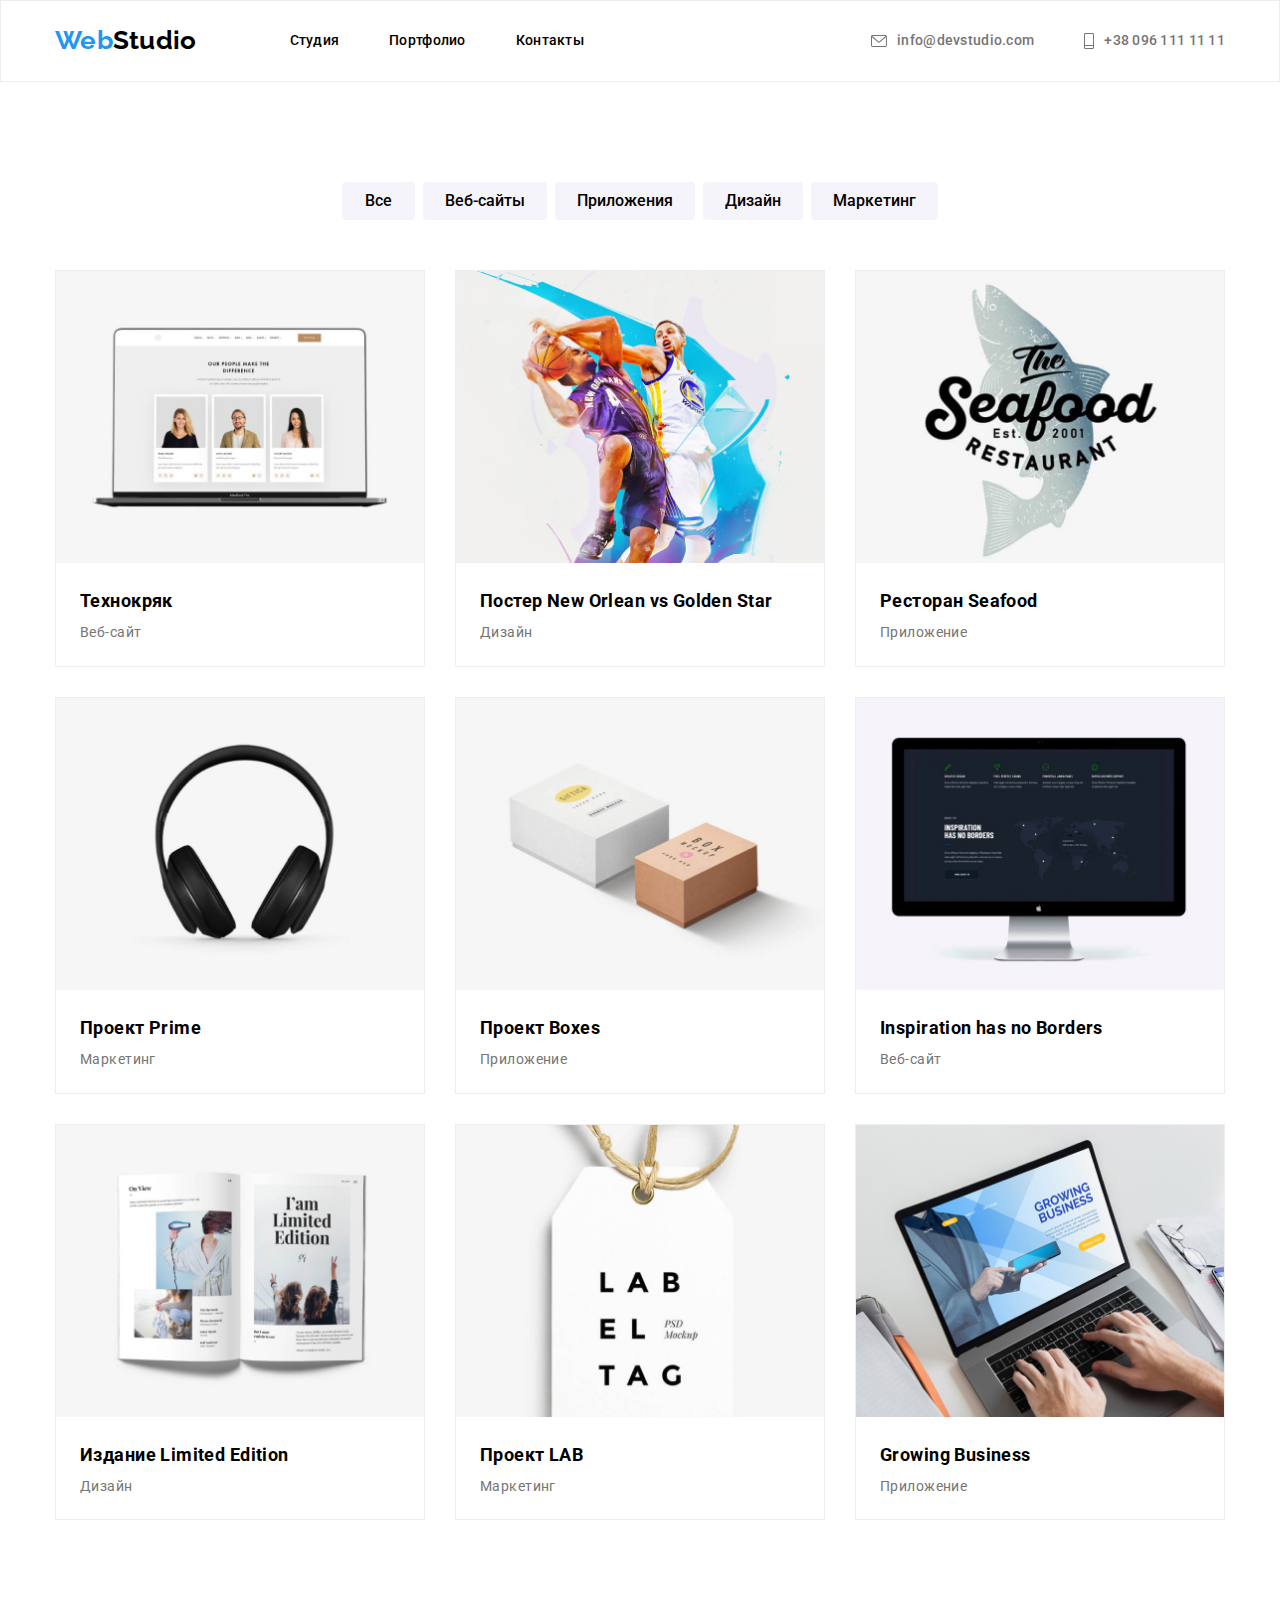
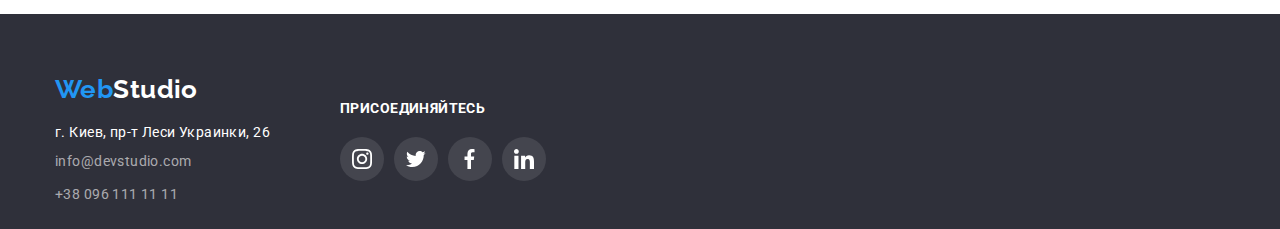
==== portfolio.html @ ff397c79 "перенос 4 домашки" ====
<!DOCTYPE html>
<html lang="en">
<head>
    <meta charset="UTF-8">
    <meta name="viewport" content="width=device-width, initial-scale=1.0">
    <title>Portfolio</title>
    <link rel="stylesheet" href="https://cdnjs.cloudflare.com/ajax/libs/modern-normalize/1.0.0/modern-normalize.min.css">
    <link rel="stylesheet" href="css/style.css">
    <link rel="stylesheet" href="css/portfolio_style.css">
    <link rel="preconnect" href="https://fonts.gstatic.com">
    <link
        href="https://fonts.googleapis.com/css2?family=Raleway:wght@400;500;700;900&family=Roboto:wght@400;500;700;900&display=swap"
        rel="stylesheet">
</head>
<body>
    <header class="navigation">
<div class="container">
    <!-- Верхнее меню -->

    <!-- лого -->
    <a class="logo link" href="./index.html"><span class="web">Web</span>Studio </a>
<nav>
    <ul class=" manu-container list">
        <li class="menu-item"><a class="menu link" href="./portfolio.html">Студия</a></li>
        <li class="menu-item"><a class="menu link" href="./portfolio.html">Портфолио</a></li>
        <li class="menu-item"><a class="menu link" href="">Контакты</a></li>
    </ul>
</nav>

    <!-- Contacts -->
    <ul class=" tel-container list">
        <li class="menu-item"><a class="tel link" href="mailto:info@devstudio.com">
                <svg class="contact-icon">
                    <use href="./images/symbol-defs.svg#icon-mail"></use>
                </svg> info@devstudio.com</a></li>
        <li class="menu-item"><a class="tel link" href="tel:+380961111111">
                <svg class="tel-icon">
                    <use href="./images/symbol-defs.svg#icon-tel"></use>
                </svg>
                <span>+38 096 111 11 11</span> </a></li>
    </ul>
</div>
    </header>

<main>
        <section class="example-list-space" >
            <div class="container">
    <ul class="filter list">
        <li> <button class="modal-btn" type="button"> Все </button> </li>
        <li> <button class="modal-btn" type="button"> Веб-сайты </button> </li>
        <li> <button class="modal-btn" type="button"> Приложения </button> </li>
        <li> <button class="modal-btn" type="button"> Дизайн </button> </li>
        <li> <button class="modal-btn" type="button"> Маркетинг </button> </li>
    </ul>

<ul class="list example-list" >
    <li class="example">
     <a class="link shadow-link" href="#">
          <article class="card">
            <div class="card-thumb">
        <img src="portfolio_images/tehnokryak.jpg" alt="пример веб сайта" >
       </div>

        <div class="example-info">
        <h3 class ="example-title"> Технокряк </h3> 
        <p> Веб-сайт </p> 
    </div>   
</article>
</a>
    </li>

    <li class="example">
      <a class="link shadow-link" href="#">  
          <article class="card">
            <div class="card-thumb">
        
        <img src="portfolio_images/poster_golden_star.jpg" alt="пример постера о баскетболе" >  
       </div>  
        <div class="example-info">
        <h3 class ="example-title"> Постер New Orlean vs Golden Star </h3> 
        <p> Дизайн </p>
     </div> 
        </article>
     </a>
    </li>

    <li class="example">
      <a class="link shadow-link" href="#"> <article class="card">
            <div class="card-thumb">
        
            <img src="portfolio_images/seafood.jpg" alt="пример приложения для ресторана" >  
         </div>   
            <div class="example-info">
        <h3 class ="example-title"> Ресторан Seafood </h3> 
            <p> Приложение </p>
            </div>    
        </article>
    </a>
    </li>

    <li class="example">
         <a class="link shadow-link" href="#">    
             <article class="card">
                <div class="card-thumb">
      
            <img src="portfolio_images/prime.jpg" alt="наушники" >
           </div>
            <div class="example-info">
            <h3 class ="example-title"> Проект Prime </h3> 
            <p> Маркетинг </p> 
         </div>    
            </article>
        </a>
    </li>

    <li class="example">
          <a class="link shadow-link" href="#">
                <article class="card">
                <div class="card-thumb">
       
            <img src="portfolio_images/boxes.jpg" alt="белая и рыжая коробки" >
           </div> 
            <div class="example-info">
            <h3 class ="example-title"> Проект Boxes </h3> 
            <p> Приложение </p> 
         </div>
                
            </article>
         </a>
    </li>

    <li class="example">
        <a class="link shadow-link" href="#">
             <article class="card">
                <div class="card-thumb">
        
            <img src="portfolio_images/inspiration.jpg" alt="монитор компьютера" >
         </div>   
            <div class="example-info">
            <h3 class ="example-title"> Inspiration has no Borders </h3>
            <p> Веб-сайт </p> 
        </div>
               
            </article>
        </a>
    </li>

    <li class="example">
        <a class="link shadow-link" href="#">
                <article class="card">
                <div class="card-thumb">
       
            <img src="portfolio_images/limited_edition.jpg" alt="развернутый журнал" >
          </div>  
            <div class="example-info">
            <h3 class ="example-title"> Издание Limited Edition </h3> 
            <p> Дизайн </p>
        </div>
               
            </article>
        </a>
    </li>
    <li class="example">
        <a class="link shadow-link" href="#">
              <article class="card">
                <div class="card-thumb">
        
            <img src="portfolio_images/lab.jpg" alt="ярлык" >
        </div>  
            <div class="example-info">
            <h3 class="example-title"> Проект LAB </h3>
            <p> Маркетинг </p>
        </div>
                
            </article>
        </a>
    </li>

    <li class="example">
      <a class="link shadow-link" href="#">     
          <article class="card">
                <div class="card-thumb">
        
            <img src="portfolio_images/grow_business.jpg" alt="пример приложения для развития бизнеса" >
        </div>   
            <div class="example-info">
            <h3 class ="example-title"> Growing Business </h3> 
            <p> Приложение </p>
        </div>
                
            </article> 
        </a>
    </li>
</ul> 
</div>
</section>
</main>

    <footer class="footer">
        <section class="footer-block">
            <div class="container">
                <div class="address-block">
                    <a class="logo link" href="./index.html"><span class="web">Web</span>Studio</a>
                    <address>
                        <ul class="list ">
                            <li class="list-address"><a class="address link" href="https://goo.gl/maps/1f1QQt4f7jHyv9yu5"
                                    target="_blank">г. Киев, пр-т Леси Украинки, 26</a></li>
                            <li class="list-address"><a class="contacts link"
                                    href="mailto:info@devstudio.com">info@devstudio.com</a></li>
                            <li class="list-address"><a class="contacts link" href="tel:+380961111111">+38 096 111 11 11</a>
                            </li>
                        </ul>
                    </address>
                </div>
                <div class="soc-contact">
                    <p>ПРИСОЕДИНЯЙТЕСЬ</p>
                    <ul class="list social-contacts-list">
                        <li class="social-contacts-item">
                            <a href="#" class="social-cont-link">
                                <svg class="social-contacts-icon">
                                    <use href="./images/symbol-defs.svg#icon-instagram" width='20' height='20'></use>
                                </svg>
                            </a>
                        </li>
                        <li class="social-contacts-item">
                            <a href="#" class="social-cont-link">
                                <svg class="social-contacts-icon">
                                    <use href="./images/symbol-defs.svg#icon-twitter" width='20' height='20'></use>
                                </svg>
                            </a>
                        </li>
                        <li class="social-contacts-item">
                            <a href="#" class="social-cont-link">
                                <svg class="social-contacts-icon">
                                    <use href="./images/symbol-defs.svg#icon-facebook" width='20' height='20'></use>
                                </svg>
                            </a>
                        </li>
                        <li class="social-contacts-item">
                            <a href="#" class="social-cont-link">
                                <svg class="social-contacts-icon">
                                    <use href="./images/symbol-defs.svg#icon-linkedin" width='20' height='20'></use>
                                </svg>
                            </a>
                        </li>
                    </ul>
                </div>
            </div>
        </section>
    </footer>
   
</body>
</html>
---- css/style.css ----
:root {
  --primary-text-color: #757575;
  --title-text-color: #000000;
  --hover-text-color: #2196f3;
  --accent-text-color: #ffffff;
  --bgc-icon: #f5f4fa;
  --fill-icon: #afb1b8;
  --big-space: 94px;
  --betw-space: 30px;
  --menu-space: 32px;
}

h1,
h2,
h3,
p {
  margin: 0;
}

ul {
  padding: 0;
  margin: 0;
}

.list {
  list-style: none;
}
.link {
  text-decoration: none;
  font-style: normal;
}
img {
  display: block;
  max-width: 100%;
}

.visually-hidden {
  position: absolute;
  clip: rect(0 0 0 0);
  width: 1px;
  height: 1px;
  margin: -1px;
}

body {
  font-family: "Roboto", sans-serif;
  font-weight: 400;
  font-size: 14px;
  line-height: 1.14;
  letter-spacing: 0.03em;
}
.container {
  width: 1200px;
  margin: 0px auto;
  padding-left: 15px;
  padding-right: 15px;
}

.navigation .container {
  display: flex;
  align-items: center;
}

/* Navigation */

.navigation {
  text-align: center;
  font-weight: 500;
  letter-spacing: 0.02em;
  border: 1px solid #ececec;
}

.manu-container {
  display: flex;
}

.menu {
  display: block;
  padding-top: var(--menu-space);
  padding-bottom: var(--menu-space);
}

.menu-item:not(:last-child) {
  margin-right: 50px;
}

.menu,
.menu:visited {
  color: var(--title-text-color);
  text-decoration: none;
}
.tel-container {
  display: flex;
  margin-left: auto;
}
/* contacts */

.tel,
.tel:visited {
  color: var(--primary-text-color);
}
.tel {
  display: flex;
  align-items: center;
  padding-top: var(--menu-space);
  padding-bottom: var(--menu-space);
}

.menu:hover,
.menu:focus,
.tel:hover,
.tel:focus,
.tel:hover > svg,
.tel:focus > svg {
  fill: var(--hover-text-color);
  color: var(--hover-text-color);
  outline: none;
}
.contact-icon {
  width: 16px;
  height: 12px;
  margin-right: 10px;
  fill: var(--primary-text-color);
}
.tel-icon {
  margin: 0;
  width: 10px;
  height: 16px;
  margin-right: 10px;
  fill: var(--primary-text-color);
}

/* LOGO */
.web {
  color: var(--hover-text-color);
}
.logo,
.logo:visited {
  font-family: "Raleway", sans-serif;
  font-style: normal;
  font-weight: 700;
  color: var(--title-text-color);
  font-size: 26px;
  line-height: 1.19;

  padding-top: 24px;
  padding-bottom: 25px;
  margin-right: 93px;
}

/* HERO */
.banner {
  max-width: 1600px;
  height: 600px;
  padding: 200px 0px 280px 0px;
  background: #2f303a;
  background-image: linear-gradient(
      rgba(47, 48, 58, 0.4),
      rgba(47, 48, 58, 0.4)
    ),
    url("../images/hero.jpg");
  background-repeat: no-repeat;
  background-size: cover;
  background-position: center;
}

.overlay {
  display: flex;
  flex-direction: column;
  align-items: center;
}
.main-button {
  background-color: var(--hover-text-color);
  color: var(--accent-text-color);
  font-size: 16px;
  line-height: 1.88;
  font-weight: 500;
  letter-spacing: 0.06em;
  cursor: pointer;

  border-radius: 4px;
  border: none;
  margin-top: 40px;
  padding-top: 10px;
  padding-bottom: 10px;
  padding-left: var(--menu-space);
  padding-right: var(--menu-space);
}

.space-sections {
  padding-top: var(--big-space);
  padding-bottom: var(--big-space);
}

h1 {
  color: var(--accent-text-color);
  font-weight: 900;
  font-size: 44px;
  line-height: 1.36;
  letter-spacing: 0.06em;
}
/* первый блок */

.advantages-list {
  display: flex;
}

.list-item {
  display: flex;
  flex-direction: column;
  max-width: 270px;
}
.icon-thumb {
  display: flex;
  align-items: center;
  justify-content: center;
  width: 100%;
  height: 120px;
  background-color: var(--bgc-icon);

  border-radius: 4px;
}
.description {
  padding-top: var(--betw-space);
}

.advantages p {
  color: var(--primary-text-color);
  line-height: 1.7;
}

.advantages h3 {
  padding-bottom: 10px;
}

.list-item:not(:last-child) {
  margin-right: var(--betw-space);
}

/* второй блок */

h2 {
  font-size: 36px;
  line-height: 1.17;
  font-weight: 700;
  color: var(--title-text-color);
  text-align: center;

  padding-bottom: 50px;
}

.what-we-do {
  padding-bottom: var(--big-space);
}

.img-examples {
  display: flex;
  align-items: center;
}

.img-examples-item:not(:last-child) {
  margin-right: var(--betw-space);
}

/* 3 blok */
.team {
  background-color: #f5f4fa;
  color: var(--primary-text-color);
  font-size: 16px;
  line-height: 1.19;
}

.team h3 {
  color: var(--title-text-color);
  font-weight: 500;
  padding-bottom: 10px;
}

.team-list {
  display: flex;
  height: 428px;
}

.team-person {
  padding-bottom: var(--betw-space);
  background-color: var(--accent-text-color);
  border-radius: 0px 0px 4px 4px;
  box-shadow: 0px 1px 3px rgba(0, 0, 0, 0.12), 0px 1px 1px rgba(0, 0, 0, 0.14),
    0px 2px 1px rgba(0, 0, 0, 0.2);
}

.team-person:not(:last-child) {
  margin-right: var(--betw-space);
}
.about-person {
  display: flex;
  flex-direction: column;
  align-items: center;
  padding-top: var(--betw-space);
}
.social-list {
  display: flex;
  justify-content: center;
  padding-top: 16px;
}
.social-list-item {
  display: flex;
  align-items: center;
  justify-content: center;
  /* height: 44px;
  width: 44px; */
  border-radius: 50%;
}
.social-list-item:not(:last-child) {
  margin-right: 10px;
}

.social-active-link {
  display: flex;
  align-items: center;
  justify-content: center;
  height: 44px;
  width: 44px;
  border-radius: 50%;
}

.social-list-icon {
  width: 20px;
  height: 20px;

  fill: var(--fill-icon);
}

.social-active-link:hover,
.social-active-link:focus,
.social-active-link:hover > svg,
.social-active-link:focus > svg {
  fill: var(--accent-text-color);
  background-color: var(--hover-text-color);
}

/* Regular customers */

.regular-customer-list {
  display: flex;
}

.regular-customer-item {
  display: flex;
  width: 170px;

  border: 1px solid var(--fill-icon);
  border-radius: 4px;
}
.regular-customer-item:not(:last-child) {
  margin-right: var(--betw-space);
}
.customer-icon-thumb {
  display: flex;
  align-items: center;
  justify-content: center;
  width: 100%;
  height: 90px;
}
.regular-customer-icon {
  fill: var(--fill-icon);
}

.customer-icon-thumb:hover > svg,
.customer-icon-thumb:focus > svg {
  fill: var(--hover-text-color);
}
.regular-customer-item:hover,
.customer-icon-thumb:focus {
  border: 1px solid var(--hover-text-color);
  outline: none;
}
/* Footer */

.footer {
  background: #2f303a;
}
.footer-block {
  height: 215px;
  padding-top: 60px;
}
.footer .container {
  display: flex;
  align-items: center;
}

.footer .logo {
  color: var(--accent-text-color);

  margin: 0px;
  padding: 0px;
}
.address-block {
  padding-right: 70px;
}
.footer address {
  padding-top: 20px;
}

.list-address:not(:last-child) {
  padding: 0px;
  margin-bottom: 9px;
}

.contacts,
.contacts:visited {
  line-height: 1.7;
  color: rgba(255, 255, 255, 0.6);
}
.address,
.address:visited {
  color: var(--accent-text-color);
}
.soc-contact p {
  color: var(--accent-text-color);
  line-height: 1.17;
  font-weight: 700;
}

.social-contacts-list {
  display: flex;
  justify-content: center;
  align-items: center;
  padding-top: 20px;
}
.social-contacts-item {
  width: 44px;
}
.social-cont-link {
  display: flex;
  align-items: center;
  justify-content: center;
  width: 100%;
  height: 44px;
  background-color: rgba(255, 255, 255, 0.1);
  border-radius: 50%;
}
.social-contacts-icon {
  width: 20px;
  height: 20px;
  fill: var(--accent-text-color);
}
.social-cont-link:hover,
.social-contacts-icon:hover,
.social-cont-link:focus,
.social-contacts-icon:focus {
  fill: var(--accent-text-color);
  background-color: var(--hover-text-color);
}

.social-contacts-item:not(:last-child) {
  margin-right: 10px;
}
---- css/portfolio_style.css ----
:root {
  --primary-text-color: #757575;
  --title-text-color: #000000;
  --hover-text-color: #2196f3;
  --big-space: 94px;
  --betw-space: 30px;
}
h1,
h2,
h3,
p {
  margin: 0;
}

ul {
  padding: 0;
  margin: 0;
}
img {
  display: block;
  max-width: 100%;
}
.example-list-space {
  padding-top: 100px;
  padding-bottom: var(--big-space);
}

.filter {
  display: flex;
  justify-content: center;
}
.modal-btn {
  min-width: 73px;
  padding: 6px 22px;
  background: #f5f4fa;
  border-radius: 4px;
  outline: none;
  border: none;
  cursor: pointer;

  font-size: 16px;
  font-weight: 500;
  line-height: 1.63;
}
.filter li:not(:last-child) {
  margin-right: 8px;
}

.filter button:focus,
.filter button:hover {
  color: white;
  background: var(--hover-text-color);
  border: none;
  outline: none;
  box-shadow: 0px 3px 1px rgba(0, 0, 0, 0.1), 0px 1px 2px rgba(0, 0, 0, 0.08),
    0px 2px 2px rgba(0, 0, 0, 0.12);
}
.example-list {
  display: flex;
  flex-wrap: wrap;
  margin-top: 50px;
}

.example {
  max-width: 370px;
  border: 1px solid #eeeeee;
}

.example-info,
.example-info:visited {
  text-decoration: none;
  color: var(--primary-text-color);
  line-height: 1.88;
}

.shadow-link:hover,
.shadow-link:focus {
  display: block;
  outline: none;
  box-shadow: 0px 1px 1px rgba(0, 0, 0, 0.12), 0px 4px 4px rgba(0, 0, 0, 0.06),
    1px 4px 6px rgba(0, 0, 0, 0.16);
}

.example-title {
  color: var(--title-text-color);
  font-size: 18px;
  line-height: 2;
}
.example-info {
  padding: 20px 24px;
}

.example:not(:nth-child(3n)) {
  margin-right: var(--betw-space);
}

.example:not(:nth-last-child(-n + 3)) {
  margin-bottom: var(--betw-space);
}
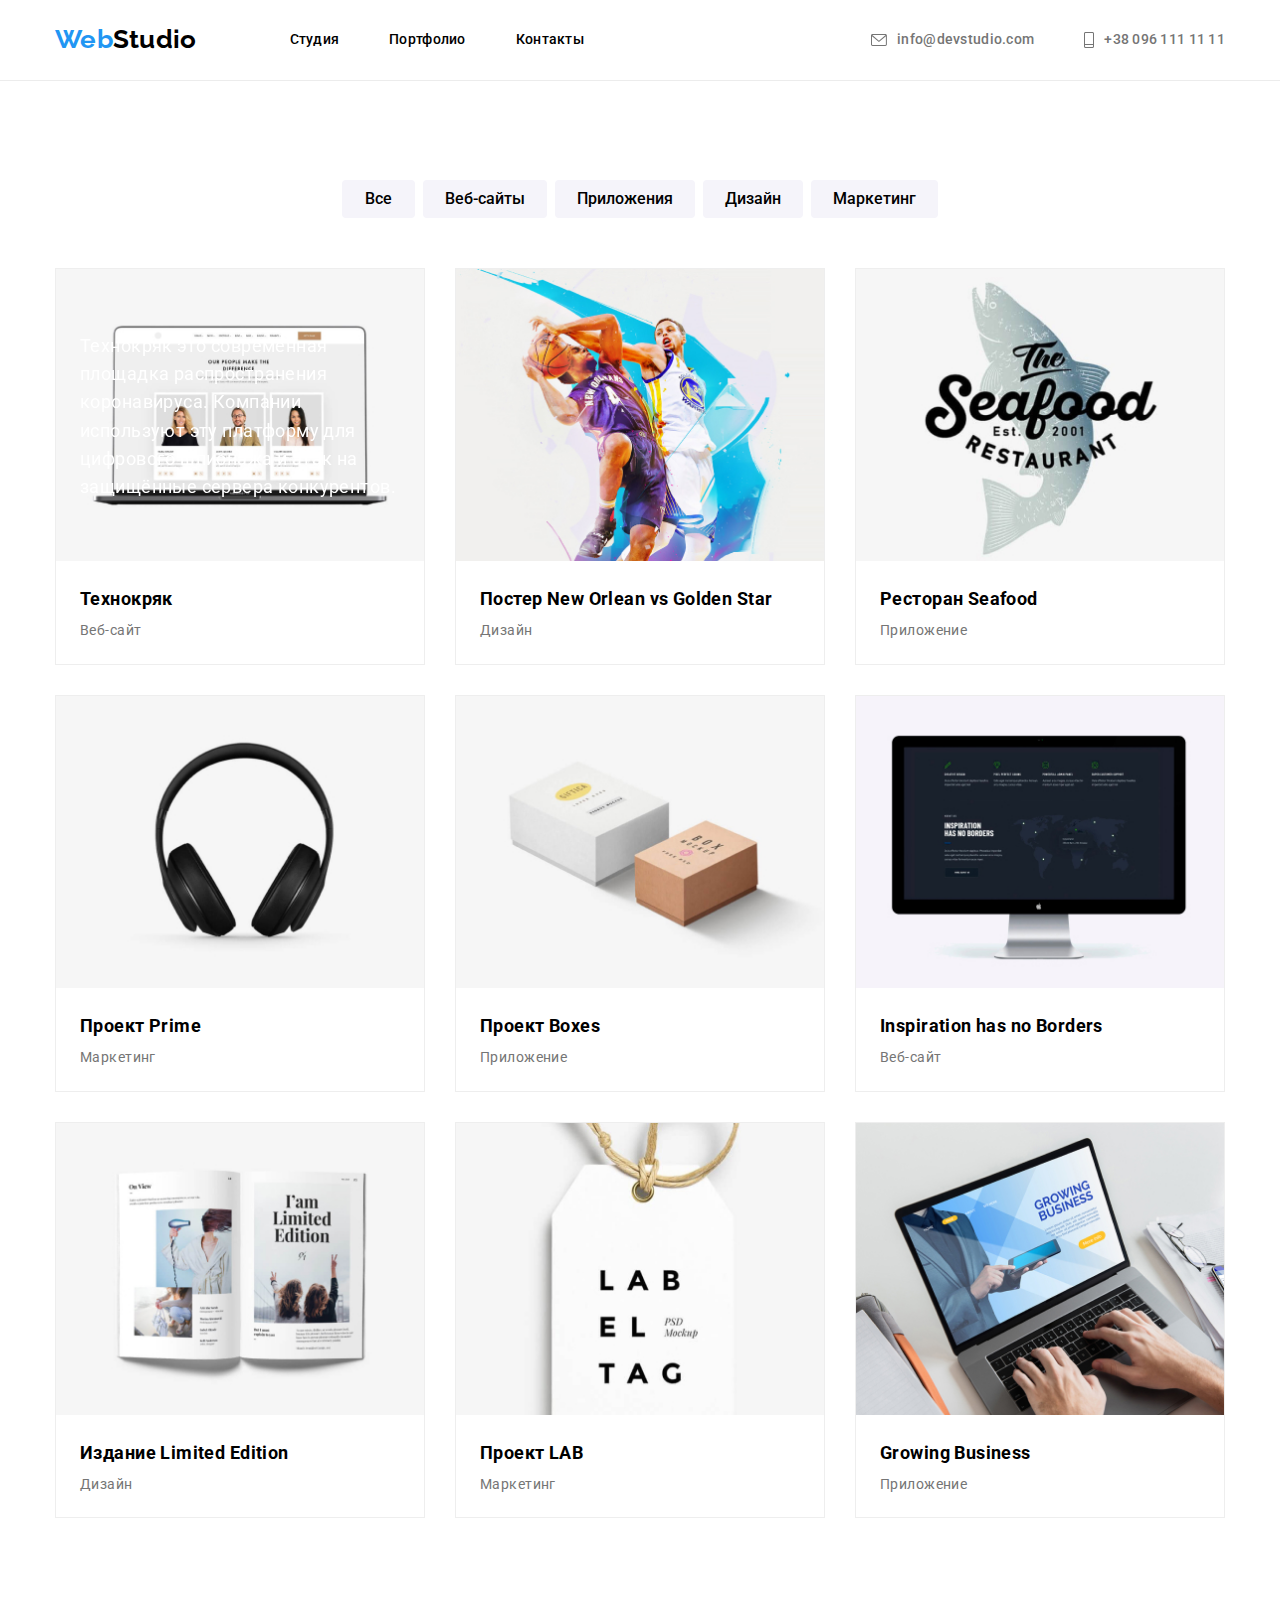
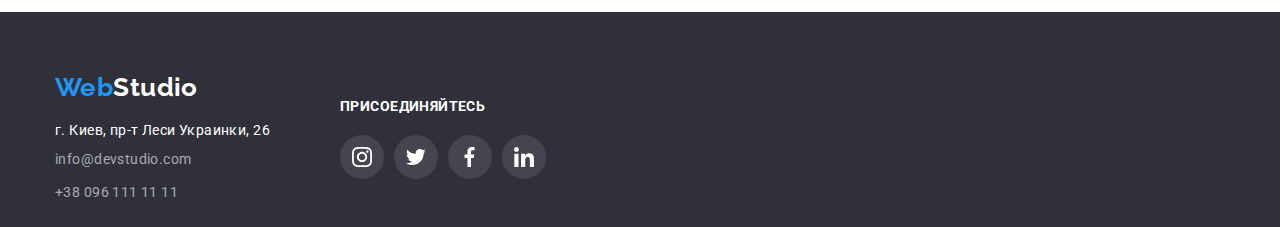
==== commit 67b45632: "fixed htader" ====
--- a/portfolio.html
+++ b/portfolio.html
@@ -59,7 +59,10 @@
           <article class="card">
             <div class="card-thumb">
         <img src="portfolio_images/tehnokryak.jpg" alt="пример веб сайта" >
-       </div>
+    <p class="hidden-text">Технокряк это современная площадка распространения коронавируса. Компании используют эту
+        платформу для цифрового
+        шпионажа и атак на защищённые сервера конкурентов.</p>
+    </div>
 
         <div class="example-info">
         <h3 class ="example-title"> Технокряк </h3> 
@@ -75,7 +78,7 @@
             <div class="card-thumb">
         
         <img src="portfolio_images/poster_golden_star.jpg" alt="пример постера о баскетболе" >  
-       </div>  
+     </div>  
         <div class="example-info">
         <h3 class ="example-title"> Постер New Orlean vs Golden Star </h3> 
         <p> Дизайн </p>
--- a/css/style.css
+++ b/css/style.css
@@ -48,6 +48,7 @@
   font-size: 14px;
   line-height: 1.14;
   letter-spacing: 0.03em;
+  padding-top: 80px;
 }
 .container {
   width: 1200px;
@@ -64,10 +65,15 @@
 /* Navigation */
 
 .navigation {
+  position: fixed;
+  width: 100%;
+  background-color: #fff;
+  top: 0;
+  left: 0;
   text-align: center;
   font-weight: 500;
   letter-spacing: 0.02em;
-  border: 1px solid #ececec;
+  border-bottom: 1px solid #ececec;
 }
 
 .manu-container {
@@ -261,6 +267,24 @@
 .img-examples-item:not(:last-child) {
   margin-right: var(--betw-space);
 }
+.img-examples-thumb {
+  position: relative;
+}
+.img-examples-text {
+  display: flex;
+  height: 70px;
+  width: 100%;
+  align-items: center;
+  justify-content: center;
+  position: absolute;
+  bottom: 0%;
+  left: 0%;
+  background-color: rgba(47, 48, 58, 0.8);
+  /* padding: 27px 0px; */
+
+  font-weight: 700;
+  color: var(--accent-text-color);
+}
 
 /* 3 blok */
 .team {
--- a/css/portfolio_style.css
+++ b/css/portfolio_style.css
@@ -2,6 +2,7 @@
   --primary-text-color: #757575;
   --title-text-color: #000000;
   --hover-text-color: #2196f3;
+  --accent-text-color: #ffffff;
   --big-space: 94px;
   --betw-space: 30px;
 }
@@ -79,6 +80,7 @@
   outline: none;
   box-shadow: 0px 1px 1px rgba(0, 0, 0, 0.12), 0px 4px 4px rgba(0, 0, 0, 0.06),
     1px 4px 6px rgba(0, 0, 0, 0.16);
+  opacity: 1;
 }
 
 .example-title {
@@ -97,3 +99,38 @@
 .example:not(:nth-last-child(-n + 3)) {
   margin-bottom: var(--betw-space);
 }
+.card-thumb {
+  position: relative;
+}
+
+.hidden-text::before {
+  content: "";
+  position: absolute;
+  height: 100%;
+  width: 100%;
+  background-color: rgba(33, 150, 243, 0.9);
+  top: 50%;
+  left: 50%;
+  transform: translate(-50%, -50%);
+  padding: 63px 24px;
+  color: var(--accent-text-color);
+  font-size: 18px;
+  line-height: 1.56;
+  opacity: 0;
+}
+.hidden-text {
+  position: absolute;
+  height: 100%;
+  width: 100%;
+  top: 50%;
+  left: 50%;
+  transform: translate(-50%, -50%);
+  padding: 63px 24px;
+  color: var(--accent-text-color);
+  font-size: 18px;
+  line-height: 1.56;
+}
+
+.hidden-text:hover::before {
+  opacity: 1;
+}
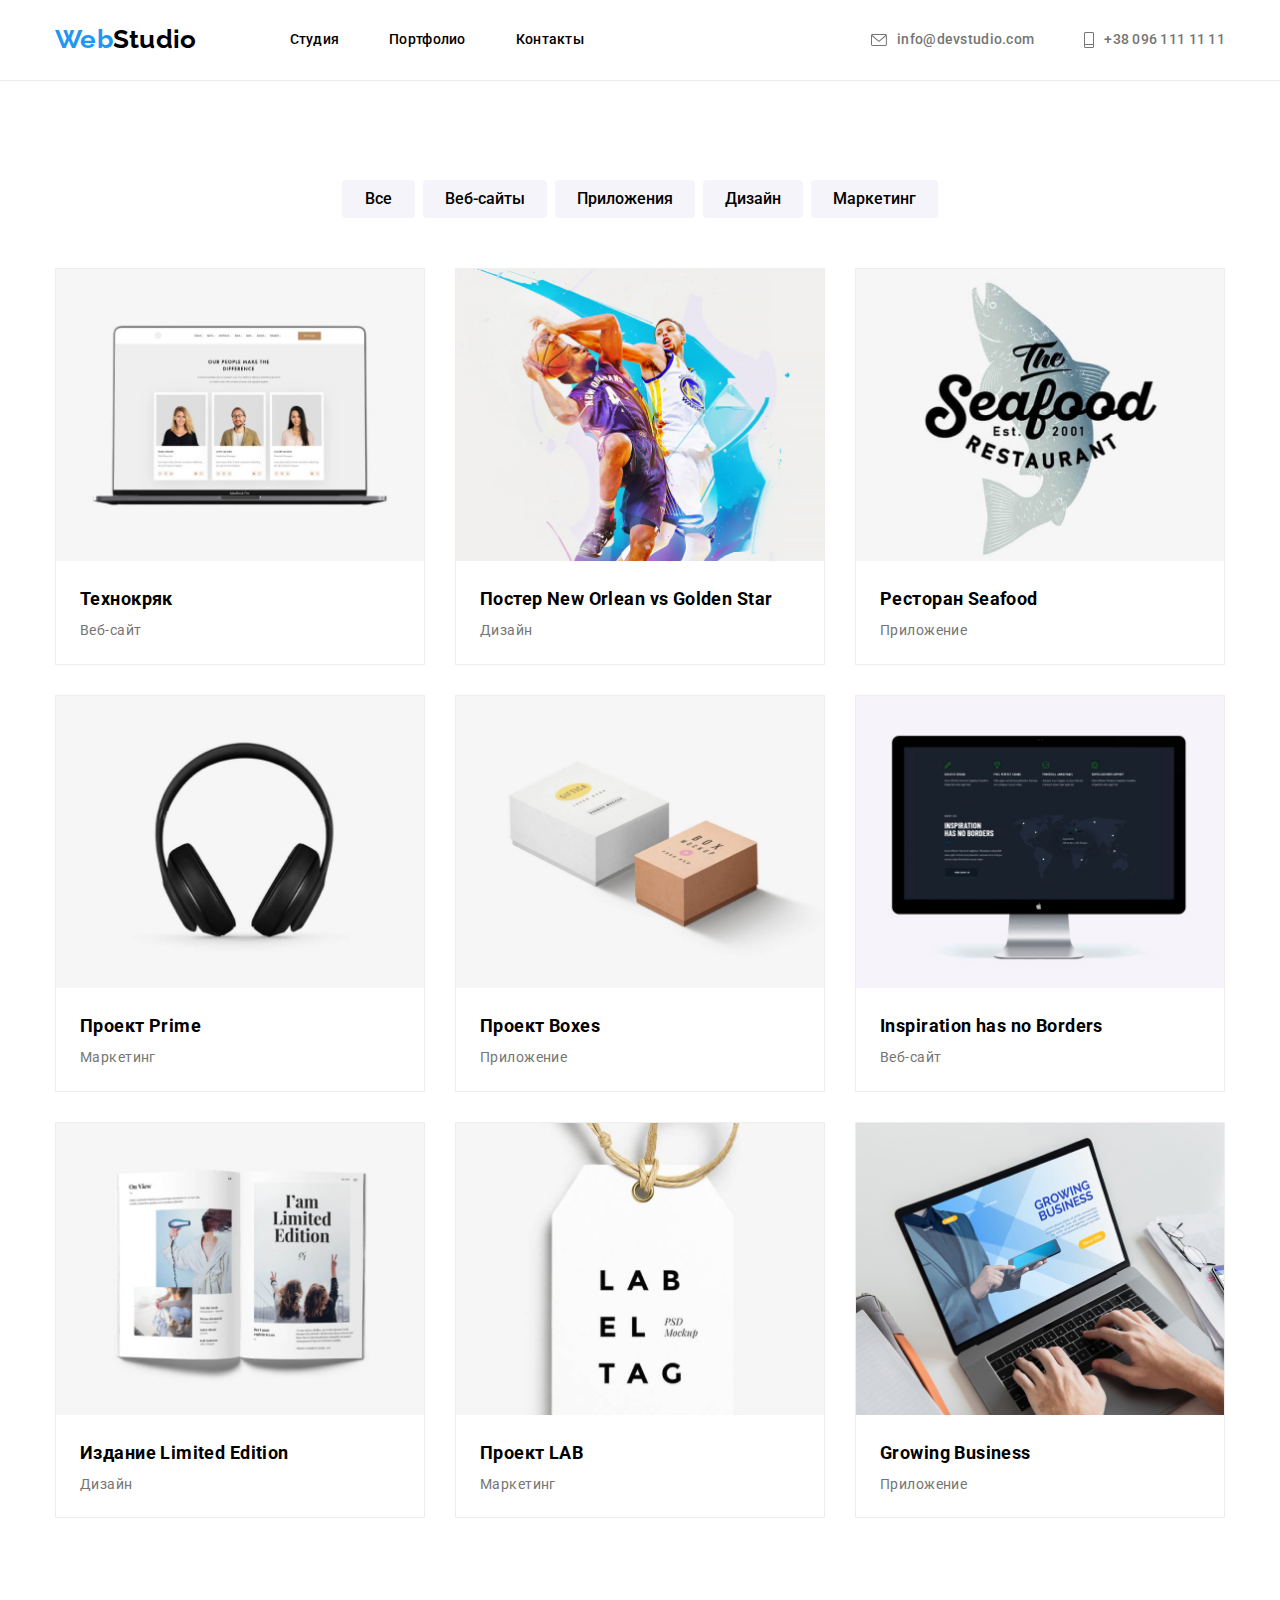
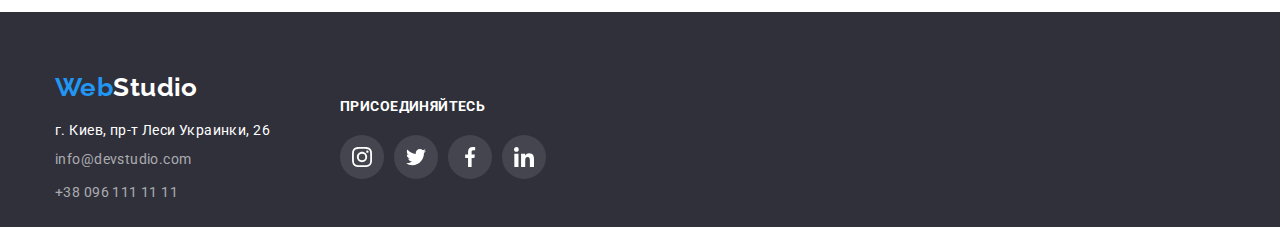
==== commit deadecdf: "5 домашка начало" ====
--- a/portfolio.html
+++ b/portfolio.html
@@ -59,9 +59,9 @@
           <article class="card">
             <div class="card-thumb">
         <img src="portfolio_images/tehnokryak.jpg" alt="пример веб сайта" >
-    <p class="hidden-text">Технокряк это современная площадка распространения коронавируса. Компании используют эту
+    <div class="hidden-text">Технокряк это современная площадка распространения коронавируса. Компании используют эту
         платформу для цифрового
-        шпионажа и атак на защищённые сервера конкурентов.</p>
+        шпионажа и атак на защищённые сервера конкурентов.</div>
     </div>
 
         <div class="example-info">
--- a/css/style.css
+++ b/css/style.css
@@ -66,6 +66,7 @@
 
 .navigation {
   position: fixed;
+  z-index: 1;
   width: 100%;
   background-color: #fff;
   top: 0;
@@ -121,6 +122,10 @@
   fill: var(--hover-text-color);
   color: var(--hover-text-color);
   outline: none;
+
+  /* почему не работает */
+  border-bottom: var(--hover-text-color);
+  border-radius: 2px;
 }
 .contact-icon {
   width: 16px;
@@ -480,3 +485,46 @@
 .social-contacts-item:not(:last-child) {
   margin-right: 10px;
 }
+
+/* modal window */
+.backdrop {
+  position: fixed;
+  top: 0;
+  left: 0;
+  width: 100%;
+  height: 100%;
+  background-color: rgba(0, 0, 0, 0.2);
+}
+.modal {
+  position: absolute;
+  top: 50%;
+  left: 50%;
+  transform: translate(-50%, -50%);
+
+  width: 528px;
+  height: 581px;
+  background-color: var(--accent-text-color);
+}
+.backdrop.is-hidden {
+  opacity: 0;
+  pointer-events: none;
+}
+.close-block {
+  display: flex;
+  position: absolute;
+  align-items: center;
+  justify-content: center;
+  right: 0;
+  top: 0;
+
+  width: 30px;
+  height: 30px;
+
+  border: 1px solid rgba(0, 0, 0, 0.1);
+  border-radius: 50%;
+}
+
+.close {
+  height: 11px;
+  width: 11px;
+}
--- a/css/portfolio_style.css
+++ b/css/portfolio_style.css
@@ -80,7 +80,6 @@
   outline: none;
   box-shadow: 0px 1px 1px rgba(0, 0, 0, 0.12), 0px 4px 4px rgba(0, 0, 0, 0.06),
     1px 4px 6px rgba(0, 0, 0, 0.16);
-  opacity: 1;
 }
 
 .example-title {
@@ -99,38 +98,41 @@
 .example:not(:nth-last-child(-n + 3)) {
   margin-bottom: var(--betw-space);
 }
+
+/* работает но не на всю карточку */
 .card-thumb {
   position: relative;
 }
 
-.hidden-text::before {
+.card-thumb::before {
   content: "";
   position: absolute;
   height: 100%;
   width: 100%;
   background-color: rgba(33, 150, 243, 0.9);
+  opacity: 0;
+}
+.hidden-text {
+  position: absolute;
   top: 50%;
   left: 50%;
   transform: translate(-50%, -50%);
+
   padding: 63px 24px;
+  height: 100%;
+  width: 100%;
   color: var(--accent-text-color);
   font-size: 18px;
   line-height: 1.56;
   opacity: 0;
 }
-.hidden-text {
-  position: absolute;
-  height: 100%;
-  width: 100%;
-  top: 50%;
-  left: 50%;
-  transform: translate(-50%, -50%);
-  padding: 63px 24px;
-  color: var(--accent-text-color);
-  font-size: 18px;
-  line-height: 1.56;
+
+.card-thumb:hover::before,
+.hidden-text:hover {
+  opacity: 1;
 }
 
-.hidden-text:hover::before {
+/* .shadow-link:hover > .card-thumb::before,
+.shadow-link:focus::before {
   opacity: 1;
-}
+} */
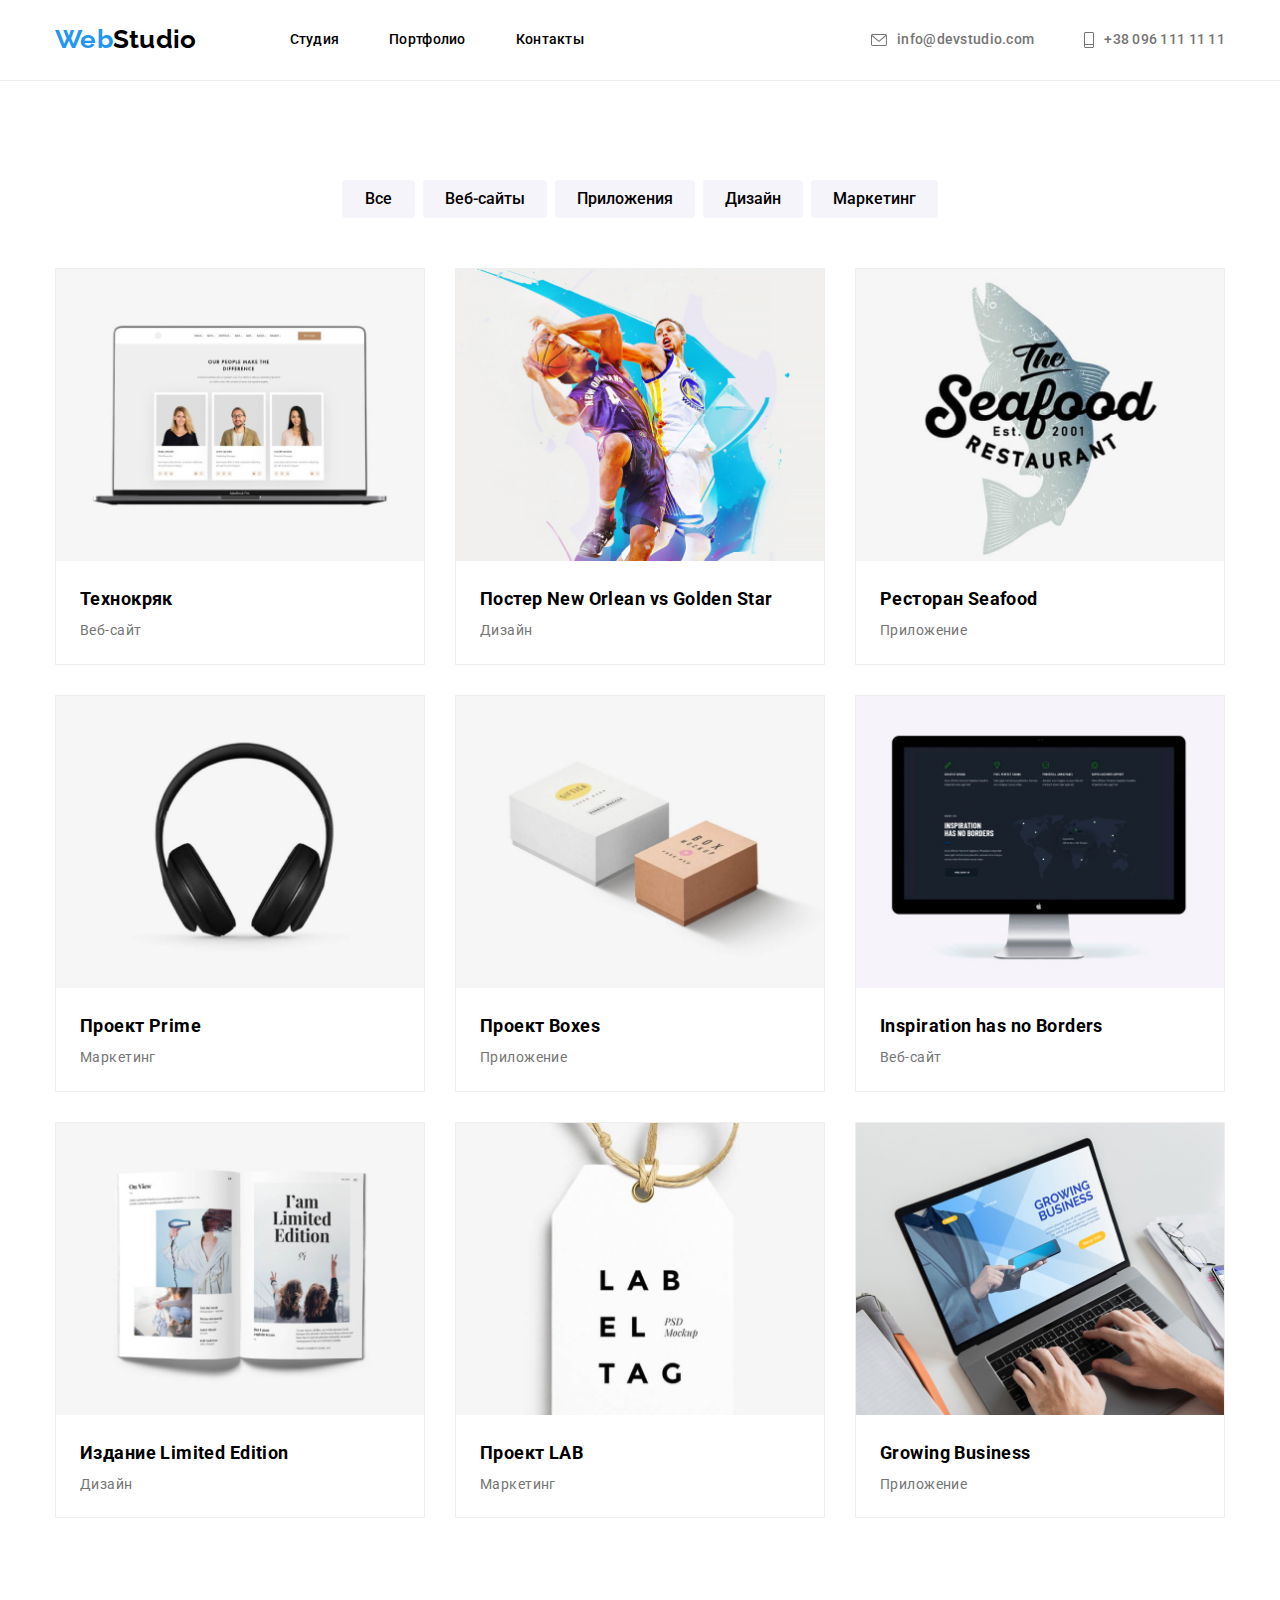
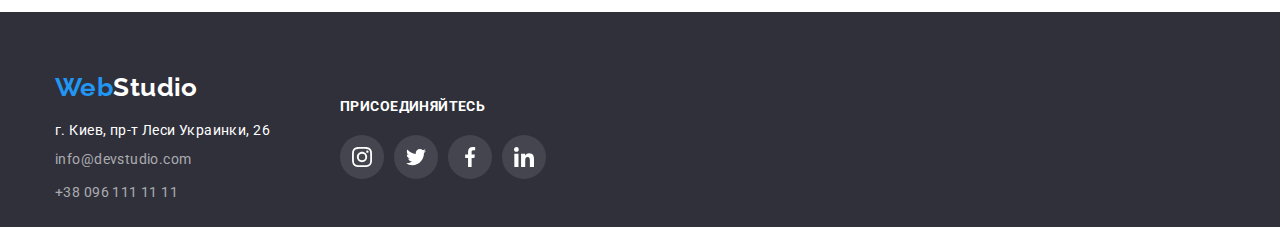
==== commit 8908f0f2: "card" ====
--- a/portfolio.html
+++ b/portfolio.html
@@ -59,9 +59,9 @@
           <article class="card">
             <div class="card-thumb">
         <img src="portfolio_images/tehnokryak.jpg" alt="пример веб сайта" >
-    <div class="hidden-text">Технокряк это современная площадка распространения коронавируса. Компании используют эту
+    <p class="hidden-text">Технокряк это современная площадка распространения коронавируса. Компании используют эту
         платформу для цифрового
-        шпионажа и атак на защищённые сервера конкурентов.</div>
+        шпионажа и атак на защищённые сервера конкурентов.</p>
     </div>
 
         <div class="example-info">
--- a/css/style.css
+++ b/css/style.css
@@ -66,7 +66,6 @@
 
 .navigation {
   position: fixed;
-  z-index: 1;
   width: 100%;
   background-color: #fff;
   top: 0;
@@ -86,6 +85,21 @@
   padding-top: var(--menu-space);
   padding-bottom: var(--menu-space);
 }
+/*
+.menu-item {
+  position: relative;
+}
+ .accent::after {
+  content: "";
+  display: block;
+  position: absolute;
+  left: 50%;
+  top: 50%;
+  width: auto;
+  height: 4px;
+  border-radius: 2px;
+  background-color: var(--hover-text-color);
+} */
 
 .menu-item:not(:last-child) {
   margin-right: 50px;
@@ -122,10 +136,6 @@
   fill: var(--hover-text-color);
   color: var(--hover-text-color);
   outline: none;
-
-  /* почему не работает */
-  border-bottom: var(--hover-text-color);
-  border-radius: 2px;
 }
 .contact-icon {
   width: 16px;
--- a/css/portfolio_style.css
+++ b/css/portfolio_style.css
@@ -102,37 +102,28 @@
 /* работает но не на всю карточку */
 .card-thumb {
   position: relative;
+  overflow: hidden;
 }
 
-.card-thumb::before {
-  content: "";
-  position: absolute;
-  height: 100%;
-  width: 100%;
-  background-color: rgba(33, 150, 243, 0.9);
-  opacity: 0;
-}
 .hidden-text {
   position: absolute;
-  top: 50%;
-  left: 50%;
-  transform: translate(-50%, -50%);
+  top: 0;
+  left: 0;
 
   padding: 63px 24px;
   height: 100%;
   width: 100%;
+
+  transform: translateY(100%);
+  transition: transform 250ms linear;
+
+  background-color: rgba(33, 150, 243, 0.9);
   color: var(--accent-text-color);
   font-size: 18px;
   line-height: 1.56;
-  opacity: 0;
 }
 
-.card-thumb:hover::before,
-.hidden-text:hover {
-  opacity: 1;
+.shadow-link:hover .card-thumb,
+.shadow-link:focus .card-thumb {
+  transform: translateY(0);
 }
-
-/* .shadow-link:hover > .card-thumb::before,
-.shadow-link:focus::before {
-  opacity: 1;
-} */
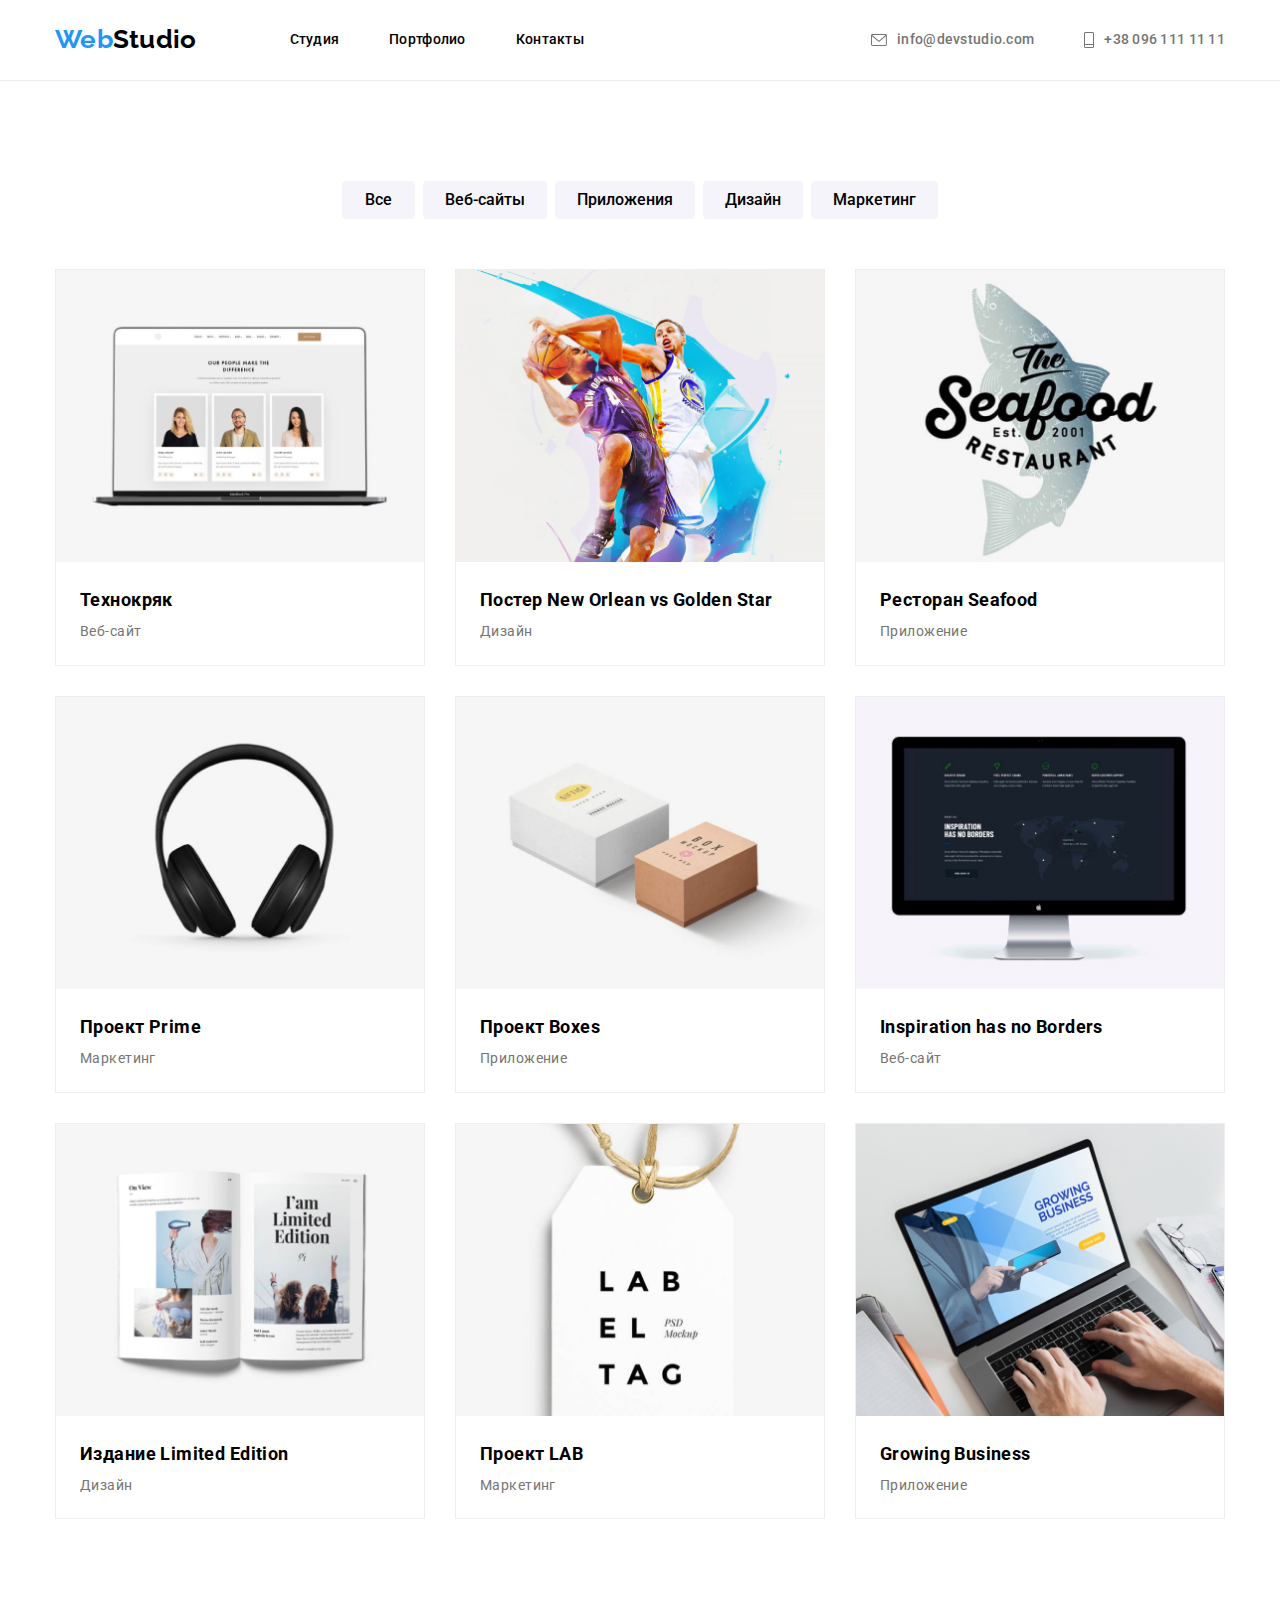
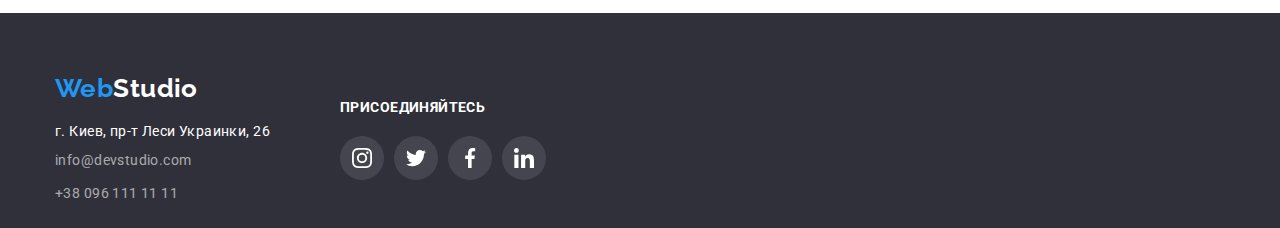
==== commit c9748619: "анимация в хедере js для модалки" ====
--- a/portfolio.html
+++ b/portfolio.html
@@ -78,7 +78,10 @@
             <div class="card-thumb">
         
         <img src="portfolio_images/poster_golden_star.jpg" alt="пример постера о баскетболе" >  
-     </div>  
+    <p class="hidden-text">Технокряк это современная площадка распространения коронавируса. Компании используют эту
+        платформу для цифрового
+        шпионажа и атак на защищённые сервера конкурентов.</p>
+    </div>  
         <div class="example-info">
         <h3 class ="example-title"> Постер New Orlean vs Golden Star </h3> 
         <p> Дизайн </p>
@@ -92,7 +95,10 @@
             <div class="card-thumb">
         
             <img src="portfolio_images/seafood.jpg" alt="пример приложения для ресторана" >  
-         </div>   
+        <p class="hidden-text">Технокряк это современная площадка распространения коронавируса. Компании используют эту
+            платформу для цифрового
+            шпионажа и атак на защищённые сервера конкурентов.</p>
+        </div>   
             <div class="example-info">
         <h3 class ="example-title"> Ресторан Seafood </h3> 
             <p> Приложение </p>
@@ -105,9 +111,11 @@
          <a class="link shadow-link" href="#">    
              <article class="card">
                 <div class="card-thumb">
-      
-            <img src="portfolio_images/prime.jpg" alt="наушники" >
-           </div>
+               <img src="portfolio_images/prime.jpg" alt="наушники" >
+        <p class="hidden-text">Технокряк это современная площадка распространения коронавируса. Компании используют эту
+            платформу для цифрового
+            шпионажа и атак на защищённые сервера конкурентов.</p>
+            </div>
             <div class="example-info">
             <h3 class ="example-title"> Проект Prime </h3> 
             <p> Маркетинг </p> 
@@ -120,9 +128,11 @@
           <a class="link shadow-link" href="#">
                 <article class="card">
                 <div class="card-thumb">
-       
             <img src="portfolio_images/boxes.jpg" alt="белая и рыжая коробки" >
-           </div> 
+        <p class="hidden-text">Технокряк это современная площадка распространения коронавируса. Компании используют эту
+            платформу для цифрового
+            шпионажа и атак на защищённые сервера конкурентов.</p>
+        </div> 
             <div class="example-info">
             <h3 class ="example-title"> Проект Boxes </h3> 
             <p> Приложение </p> 
@@ -135,10 +145,12 @@
     <li class="example">
         <a class="link shadow-link" href="#">
              <article class="card">
-                <div class="card-thumb">
-        
+                <div class="card-thumb">        
             <img src="portfolio_images/inspiration.jpg" alt="монитор компьютера" >
-         </div>   
+        <p class="hidden-text">Технокряк это современная площадка распространения коронавируса. Компании используют эту
+            платформу для цифрового
+            шпионажа и атак на защищённые сервера конкурентов.</p>
+        </div>   
             <div class="example-info">
             <h3 class ="example-title"> Inspiration has no Borders </h3>
             <p> Веб-сайт </p> 
@@ -151,10 +163,12 @@
     <li class="example">
         <a class="link shadow-link" href="#">
                 <article class="card">
-                <div class="card-thumb">
-       
+                <div class="card-thumb">       
             <img src="portfolio_images/limited_edition.jpg" alt="развернутый журнал" >
-          </div>  
+    <p class="hidden-text">Технокряк это современная площадка распространения коронавируса. Компании используют эту
+        платформу для цифрового
+        шпионажа и атак на защищённые сервера конкурентов.</p>
+        </div>  
             <div class="example-info">
             <h3 class ="example-title"> Издание Limited Edition </h3> 
             <p> Дизайн </p>
@@ -166,9 +180,11 @@
     <li class="example">
         <a class="link shadow-link" href="#">
               <article class="card">
-                <div class="card-thumb">
-        
+                <div class="card-thumb">        
             <img src="portfolio_images/lab.jpg" alt="ярлык" >
+    <p class="hidden-text">Технокряк это современная площадка распространения коронавируса. Компании используют эту
+        платформу для цифрового
+        шпионажа и атак на защищённые сервера конкурентов.</p>
         </div>  
             <div class="example-info">
             <h3 class="example-title"> Проект LAB </h3>
@@ -182,9 +198,11 @@
     <li class="example">
       <a class="link shadow-link" href="#">     
           <article class="card">
-                <div class="card-thumb">
-        
+                <div class="card-thumb">        
             <img src="portfolio_images/grow_business.jpg" alt="пример приложения для развития бизнеса" >
+    <p class="hidden-text">Технокряк это современная площадка распространения коронавируса. Компании используют эту
+        платформу для цифрового
+        шпионажа и атак на защищённые сервера конкурентов.</p>
         </div>   
             <div class="example-info">
             <h3 class ="example-title"> Growing Business </h3> 
--- a/css/style.css
+++ b/css/style.css
@@ -48,7 +48,6 @@
   font-size: 14px;
   line-height: 1.14;
   letter-spacing: 0.03em;
-  padding-top: 80px;
 }
 .container {
   width: 1200px;
@@ -65,11 +64,6 @@
 /* Navigation */
 
 .navigation {
-  position: fixed;
-  width: 100%;
-  background-color: #fff;
-  top: 0;
-  left: 0;
   text-align: center;
   font-weight: 500;
   letter-spacing: 0.02em;
@@ -84,12 +78,13 @@
   display: block;
   padding-top: var(--menu-space);
   padding-bottom: var(--menu-space);
-}
-/*
+  transition: color 250ms cubic-bezier(0.4, 0, 0.2, 1);
+}
+
 .menu-item {
   position: relative;
 }
- .accent::after {
+.menu-item::before {
   content: "";
   display: block;
   position: absolute;
@@ -99,7 +94,7 @@
   height: 4px;
   border-radius: 2px;
   background-color: var(--hover-text-color);
-} */
+}
 
 .menu-item:not(:last-child) {
   margin-right: 50px;
@@ -173,6 +168,8 @@
 .banner {
   max-width: 1600px;
   height: 600px;
+
+  margin: 0px auto;
   padding: 200px 0px 280px 0px;
   background: #2f303a;
   background-image: linear-gradient(
--- a/css/portfolio_style.css
+++ b/css/portfolio_style.css
@@ -123,7 +123,7 @@
   line-height: 1.56;
 }
 
-.shadow-link:hover .card-thumb,
-.shadow-link:focus .card-thumb {
+.shadow-link:hover .hidden-text,
+.shadow-link:focus .hidden-text {
   transform: translateY(0);
 }
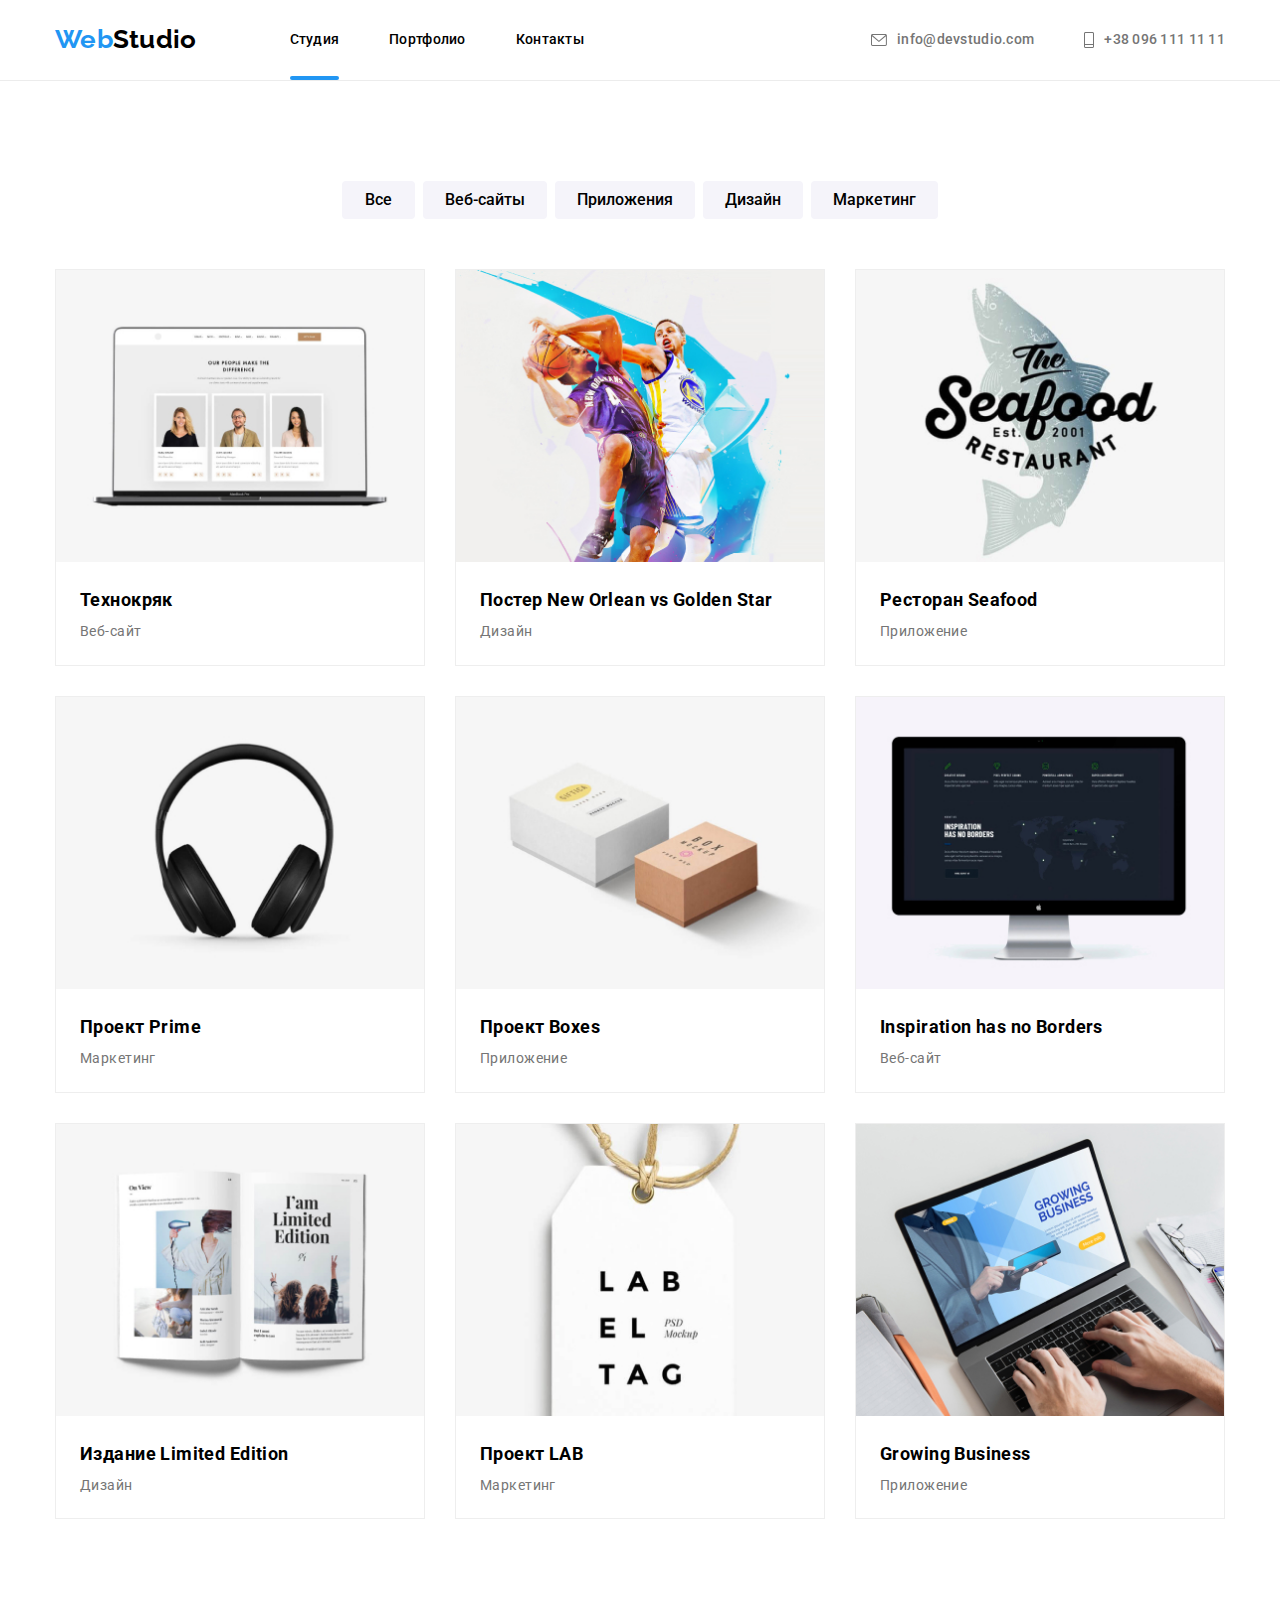
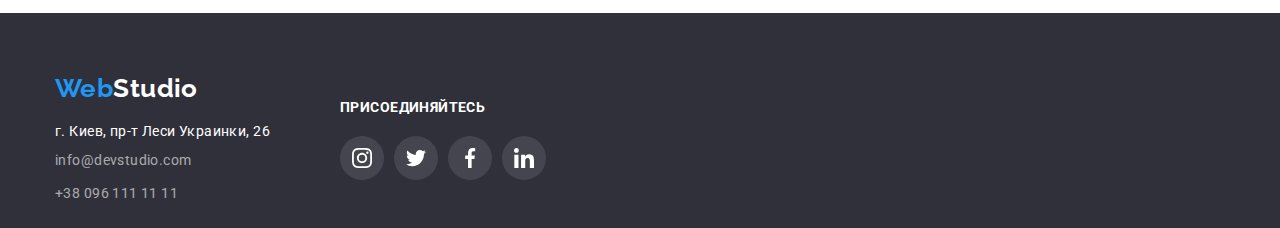
==== commit a3bf8651: "исправила подчеркивание" ====
--- a/portfolio.html
+++ b/portfolio.html
@@ -18,10 +18,10 @@
     <!-- Верхнее меню -->
 
     <!-- лого -->
-    <a class="logo link" href="./index.html"><span class="web">Web</span>Studio </a>
+    <a class="logo animate__pulse link" href="./index.html"><span class="web">Web</span>Studio </a>
 <nav>
     <ul class=" manu-container list">
-        <li class="menu-item"><a class="menu link" href="./portfolio.html">Студия</a></li>
+        <li class="menu-item"><a class="menu active-menu link" href="./portfolio.html">Студия</a></li>
         <li class="menu-item"><a class="menu link" href="./portfolio.html">Портфолио</a></li>
         <li class="menu-item"><a class="menu link" href="">Контакты</a></li>
     </ul>
--- a/css/style.css
+++ b/css/style.css
@@ -8,6 +8,7 @@
   --big-space: 94px;
   --betw-space: 30px;
   --menu-space: 32px;
+  --transition-menu: color 250ms cubic-bezier(0.4, 0, 0.2, 1);
 }
 
 h1,
@@ -78,22 +79,24 @@
   display: block;
   padding-top: var(--menu-space);
   padding-bottom: var(--menu-space);
-  transition: color 250ms cubic-bezier(0.4, 0, 0.2, 1);
+  transition: var(--transition-menu);
 }
 
 .menu-item {
   position: relative;
 }
-.menu-item::before {
+
+.active-menu:after {
   content: "";
   display: block;
   position: absolute;
-  left: 50%;
-  top: 50%;
-  width: auto;
+  left: 0;
+  bottom: 0;
+  width: 100%;
   height: 4px;
   border-radius: 2px;
   background-color: var(--hover-text-color);
+  outline: var(--hover-text-color);
 }
 
 .menu-item:not(:last-child) {
@@ -114,6 +117,7 @@
 .tel,
 .tel:visited {
   color: var(--primary-text-color);
+  transition: var(--transition-menu);
 }
 .tel {
   display: flex;
@@ -162,6 +166,8 @@
   padding-top: 24px;
   padding-bottom: 25px;
   margin-right: 93px;
+
+  animation-duration: 250ms;
 }
 
 /* HERO */
@@ -358,6 +364,8 @@
   height: 44px;
   width: 44px;
   border-radius: 50%;
+
+  transition: background-color 250ms cubic-bezier(0.4, 0, 0.2, 1);
 }
 
 .social-list-icon {
@@ -365,6 +373,7 @@
   height: 20px;
 
   fill: var(--fill-icon);
+  transition: fill 250ms cubic-bezier(0.4, 0, 0.2, 1);
 }
 
 .social-active-link:hover,
@@ -397,9 +406,12 @@
   justify-content: center;
   width: 100%;
   height: 90px;
+
+  transition: var(--transition-menu);
 }
 .regular-customer-icon {
   fill: var(--fill-icon);
+  transition: fill 250ms cubic-bezier(0.4, 0, 0.2, 1);
 }
 
 .customer-icon-thumb:hover > svg,
@@ -475,6 +487,7 @@
   height: 44px;
   background-color: rgba(255, 255, 255, 0.1);
   border-radius: 50%;
+  transition: background-color 250ms cubic-bezier(0.4, 0, 0.2, 1);
 }
 .social-contacts-icon {
   width: 20px;
@@ -511,24 +524,31 @@
   width: 528px;
   height: 581px;
   background-color: var(--accent-text-color);
+  box-shadow: 0px 1px 3px rgba(0, 0, 0, 0.12), 0px 1px 1px rgba(0, 0, 0, 0.14),
+    0px 2px 1px rgba(0, 0, 0, 0.2);
+  border-radius: 4px;
 }
 .backdrop.is-hidden {
   opacity: 0;
+  visibility: hidden;
   pointer-events: none;
-}
-.close-block {
+  transition: all 250ms cubic-bezier(0.4, 0, 0.2, 1);
+}
+.modal-close-btn {
   display: flex;
   position: absolute;
   align-items: center;
   justify-content: center;
-  right: 0;
-  top: 0;
+  right: 8px;
+  top: 8px;
 
   width: 30px;
   height: 30px;
 
   border: 1px solid rgba(0, 0, 0, 0.1);
   border-radius: 50%;
+  outline: none;
+  cursor: pointer;
 }
 
 .close {
--- a/css/portfolio_style.css
+++ b/css/portfolio_style.css
@@ -5,6 +5,7 @@
   --accent-text-color: #ffffff;
   --big-space: 94px;
   --betw-space: 30px;
+  --transition-menu: color 250ms cubic-bezier(0.4, 0, 0.2, 1);
 }
 h1,
 h2,
@@ -42,6 +43,8 @@
   font-size: 16px;
   font-weight: 500;
   line-height: 1.63;
+
+  transition: var(--transition-menu);
 }
 .filter li:not(:last-child) {
   margin-right: 8px;
@@ -99,7 +102,6 @@
   margin-bottom: var(--betw-space);
 }
 
-/* работает но не на всю карточку */
 .card-thumb {
   position: relative;
   overflow: hidden;
@@ -115,13 +117,16 @@
   width: 100%;
 
   transform: translateY(100%);
-  transition: transform 250ms linear;
+  transition: transform 250ms cubic-bezier(0.4, 0, 0.2, 1);
 
   background-color: rgba(33, 150, 243, 0.9);
   color: var(--accent-text-color);
   font-size: 18px;
   line-height: 1.56;
 }
+.shadow-link {
+  transition: all 250ms linear;
+}
 
 .shadow-link:hover .hidden-text,
 .shadow-link:focus .hidden-text {
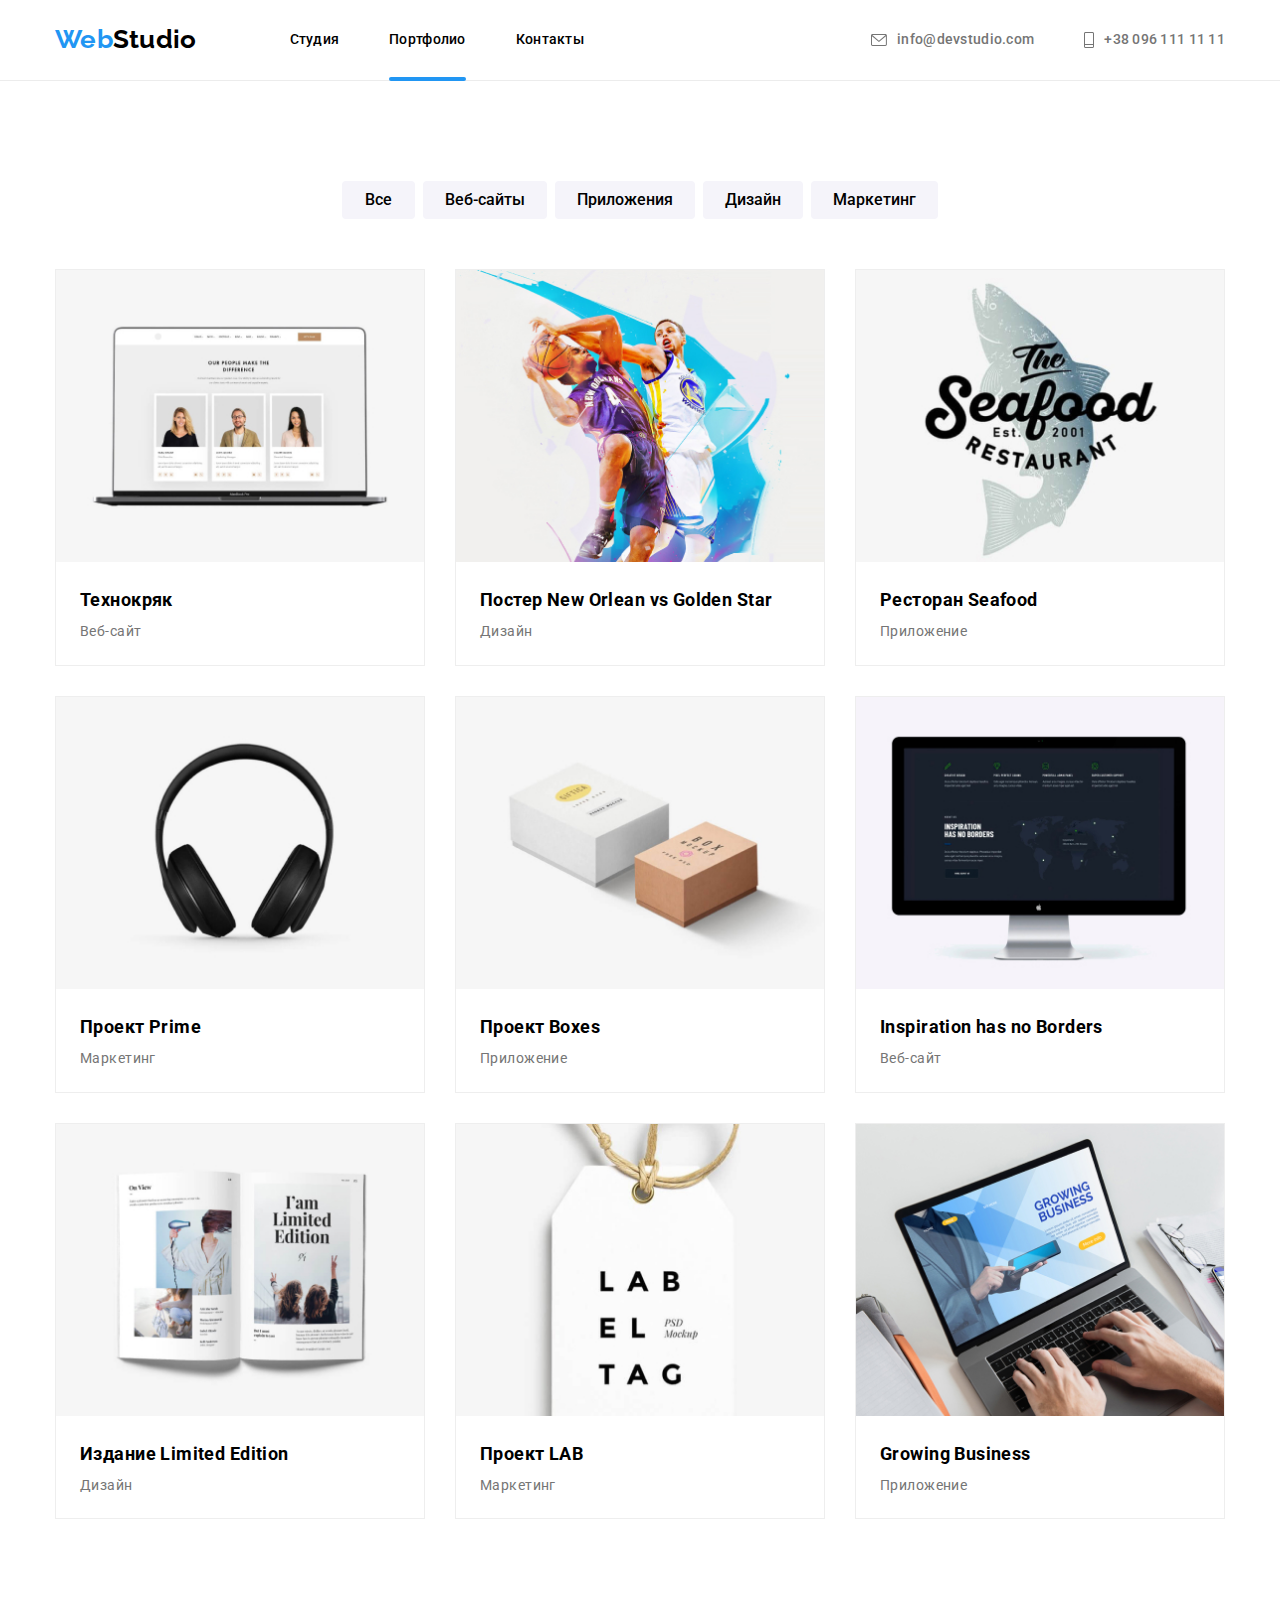
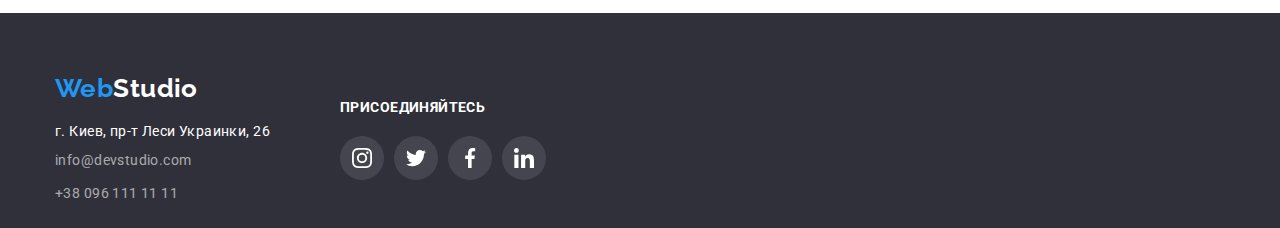
==== commit 14c68944: "final comit" ====
--- a/portfolio.html
+++ b/portfolio.html
@@ -21,8 +21,8 @@
     <a class="logo animate__pulse link" href="./index.html"><span class="web">Web</span>Studio </a>
 <nav>
     <ul class=" manu-container list">
-        <li class="menu-item"><a class="menu active-menu link" href="./portfolio.html">Студия</a></li>
-        <li class="menu-item"><a class="menu link" href="./portfolio.html">Портфолио</a></li>
+        <li class="menu-item"><a class="menu  link" href="./index.html">Студия</a></li>
+        <li class="menu-item"><a class="menu active-menu link" href="./portfolio.html">Портфолио</a></li>
         <li class="menu-item"><a class="menu link" href="">Контакты</a></li>
     </ul>
 </nav>
--- a/css/style.css
+++ b/css/style.css
@@ -97,6 +97,7 @@
   border-radius: 2px;
   background-color: var(--hover-text-color);
   outline: var(--hover-text-color);
+  margin-bottom: -1px;
 }
 
 .menu-item:not(:last-child) {
